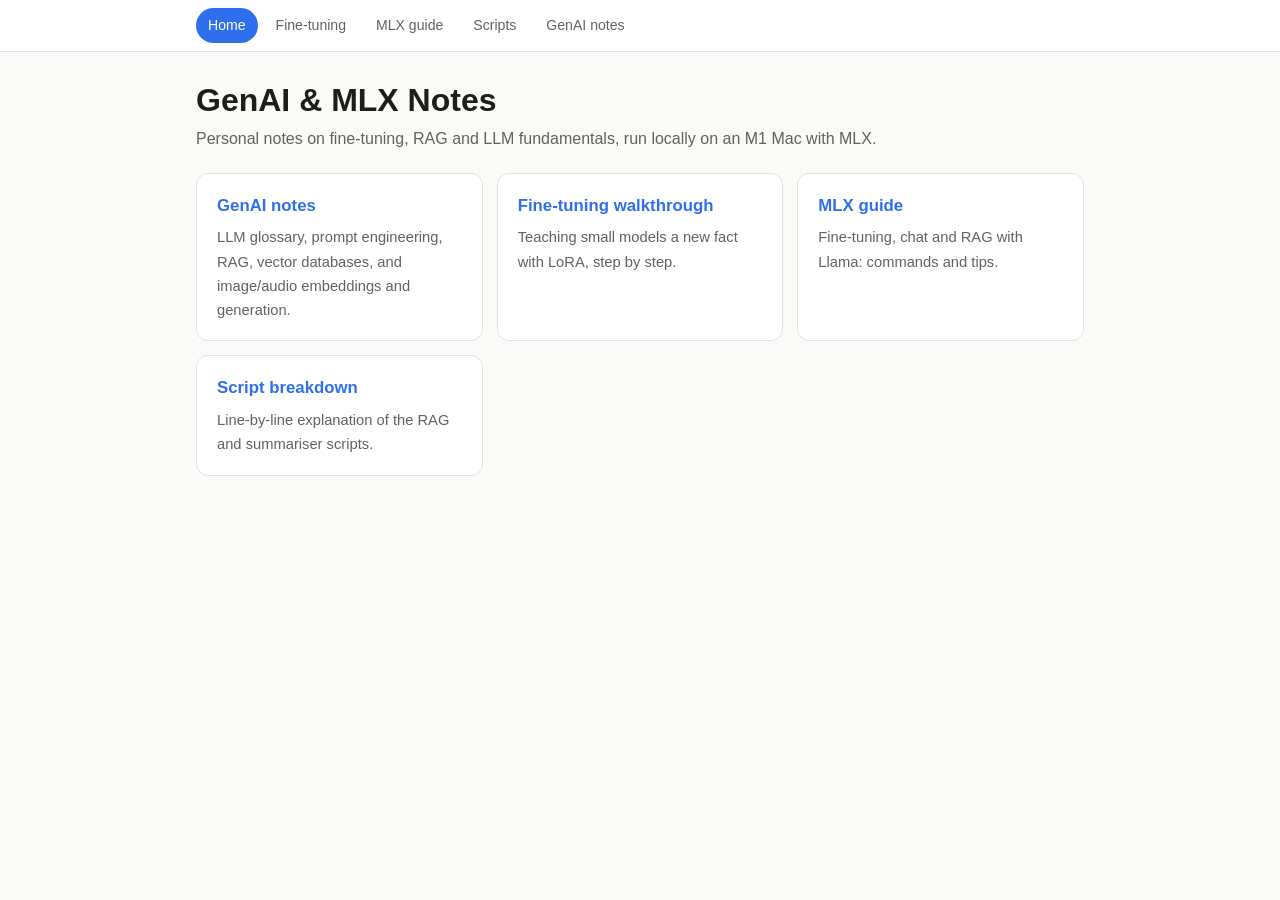
==== index.html @ 70223477 "included image,voice,clip vector embedding." ====
<!doctype html>
<html lang="en">
<head>
<meta charset="utf-8">
<meta name="viewport" content="width=device-width, initial-scale=1">
<title>GenAI &amp; MLX Notes</title>
<link rel="stylesheet" href="style.css">
</head>
<body>
<header class="sitebar"><div><a href="index.html" class="on">Home</a><a href="finetuning_walkthrough.html">Fine-tuning</a><a href="mlx-guide.html">MLX guide</a><a href="rag_explanation.html">Scripts</a><a href="genai-notes.html">GenAI notes</a></div></header>
<main>
<h1>GenAI &amp; MLX Notes</h1>
<p class="sub">Personal notes on fine-tuning, RAG and LLM fundamentals, run locally on an M1 Mac with MLX.</p>
<div class="cards">
<a class="card" href="genai-notes.html"><h3>GenAI notes</h3><p>LLM glossary, prompt engineering, RAG, vector databases, and image/audio embeddings and generation.</p></a>
<a class="card" href="finetuning_walkthrough.html"><h3>Fine-tuning walkthrough</h3><p>Teaching small models a new fact with LoRA, step by step.</p></a>
<a class="card" href="mlx-guide.html"><h3>MLX guide</h3><p>Fine-tuning, chat and RAG with Llama: commands and tips.</p></a>
<a class="card" href="rag_explanation.html"><h3>Script breakdown</h3><p>Line-by-line explanation of the RAG and summariser scripts.</p></a>
</div>
</main>
</body>
</html>
---- style.css ----
/* Shared theme for all pages. Light/dark follows the system setting. */
:root{
  --bg:#fafaf8;--fg:#1d1d1b;--mut:#62625c;--card:#fff;--bd:#e3e2dc;--acc:#2f6fed;
  --bad:#b3261e;--good:#1b7f3b;--warn:#b26a00;--warn-bg:#fff6e0;--code:#f1f0ea;
  --term:#16161a;--termfg:#e6e6e6;--cyan:#0e7490;--amber:#b26a00;--purple:#7c3aed;--emerald:#047857;
  --font-sans:-apple-system,BlinkMacSystemFont,"Segoe UI",Helvetica,Arial,sans-serif;
  --font-mono:ui-monospace,SFMono-Regular,Menlo,Consolas,monospace;
  /* aliases used by rag_explanation.html inline styles */
  --text-primary:var(--fg);--text-secondary:var(--mut);--accent-blue:var(--acc);
  --accent-cyan:var(--cyan);--accent-amber:var(--amber);--bg-card:var(--card);
}
@media (prefers-color-scheme:dark){:root{
  --bg:#141416;--fg:#ececea;--mut:#a0a09a;--card:#1d1d20;--bd:#333338;--acc:#7aa2ff;
  --bad:#ff8a80;--good:#6fd48d;--warn:#f0b34a;--warn-bg:#2d2819;--code:#26262a;--term:#0c0c0e;
  --cyan:#22d3ee;--amber:#fbbf24;--purple:#a78bfa;--emerald:#34d399;
}}
*{box-sizing:border-box}
html{-webkit-text-size-adjust:100%}
body{margin:0;background:var(--bg);color:var(--fg);font:16px/1.65 var(--font-sans);overflow-wrap:break-word}

/* ---------- site bar ---------- */
.sitebar{position:sticky;top:0;z-index:10;background:var(--card);border-bottom:1px solid var(--bd)}
.sitebar div{max-width:920px;margin:0 auto;padding:8px 16px;display:flex;gap:6px;overflow-x:auto;-webkit-overflow-scrolling:touch}
.sitebar a{flex:none;padding:6px 12px;border-radius:999px;color:var(--mut);text-decoration:none;font-size:.88rem;white-space:nowrap}
.sitebar a:hover{color:var(--acc)}
.sitebar a.on{background:var(--acc);color:#fff}
@media (prefers-color-scheme:dark){.sitebar a.on{color:#111}}

/* ---------- layout ---------- */
main,.wrap,.container{max-width:920px;margin:0 auto;padding:28px 16px 72px}
header .container{padding-top:28px;padding-bottom:0}
header{margin-bottom:0}
h1{font-size:clamp(1.5rem,5vw,2rem);line-height:1.25;margin:0 0 6px}
h2{font-size:1.3rem;margin:44px 0 12px;padding-top:10px;border-top:1px solid var(--bd)}
h3{font-size:1.05rem;margin:24px 0 8px}
p{margin:.6em 0}
p.sub,.sub,.subtitle,.muted{color:var(--mut)}
.sub,.subtitle,p.sub{margin:0 0 20px}
a{color:var(--acc)}
ul,ol{padding-left:1.3em}
li{margin:.2em 0}
img{max-width:100%;height:auto}

/* ---------- inline + block code ---------- */
code{background:var(--code);padding:1px 6px;border-radius:4px;font:.88em var(--font-mono)}
pre{background:var(--term);color:var(--termfg);padding:14px 16px;border-radius:8px;overflow-x:auto;font:13px/1.55 var(--font-mono);margin:10px 0;-webkit-overflow-scrolling:touch}
pre code{background:none;padding:0;color:inherit}

/* ---------- navigation chips / toc ---------- */
nav{display:flex;flex-wrap:wrap;gap:8px;margin:16px 0 24px}
nav a{padding:5px 12px;border:1px solid var(--bd);border-radius:999px;color:var(--fg);text-decoration:none;font-size:.88rem;background:var(--card)}
nav a:hover{border-color:var(--acc);color:var(--acc)}
.toc{background:var(--card);border:1px solid var(--bd);border-radius:10px;padding:14px 18px;margin:18px 0}
.toc a{text-decoration:none}
.toc ul{margin:.4em 0 0;padding-left:1.2em}

/* ---------- cards, callouts ---------- */
.card,section,.arch-card{background:var(--card);border:1px solid var(--bd);border-radius:12px;padding:18px 20px;margin:16px 0}
section>h2:first-child{margin-top:0;border-top:0;padding-top:0;color:var(--acc)}
.note,.warn{border-left:4px solid var(--acc);background:var(--code);padding:8px 14px;border-radius:0 8px 8px 0;margin:14px 0;font-size:.95rem}
.warn,.note.warn{border-left-color:var(--warn);background:var(--warn-bg)}
.grid{display:grid;grid-template-columns:1fr 1fr;gap:12px}
.q{color:var(--mut);font-size:.85rem;margin-bottom:4px}
.out{font-style:italic}
.tag{display:inline-block;font-size:.75rem;font-weight:600;padding:1px 8px;border-radius:999px;margin-bottom:6px}
.tag.bad{background:color-mix(in srgb,var(--bad) 18%,transparent);color:var(--bad)}
.tag.good{background:color-mix(in srgb,var(--good) 18%,transparent);color:var(--good)}
.tag.neu{background:color-mix(in srgb,var(--acc) 18%,transparent);color:var(--acc)}
.flow{display:flex;flex-wrap:wrap;gap:6px;align-items:center;margin:12px 0}
.flow span{background:var(--card);border:1px solid var(--bd);padding:6px 12px;border-radius:8px;font-size:.9rem}
.flow i{color:var(--mut);font-style:normal}
dt{font-weight:600;margin-top:12px}
dd{margin:2px 0 0}

/* ---------- tables (scroll sideways on narrow screens) ---------- */
table{border-collapse:collapse;width:100%;font-size:.92rem;display:block;overflow-x:auto;-webkit-overflow-scrolling:touch;margin:12px 0}
th,td{border:1px solid var(--bd);padding:7px 10px;text-align:left;vertical-align:top}
th{background:var(--code)}
.comp-table th,.comp-table td{min-width:120px}

/* ---------- rag_explanation components ---------- */
header .badge-group,.badge-group{display:flex;flex-wrap:wrap;gap:8px;margin-bottom:12px}
.badge{font-size:.72rem;font-weight:600;letter-spacing:.04em;text-transform:uppercase;padding:3px 10px;border-radius:999px;color:var(--acc);background:color-mix(in srgb,var(--acc) 14%,transparent)}
.badge.purple{color:var(--purple);background:color-mix(in srgb,var(--purple) 14%,transparent)}
.badge.emerald{color:var(--emerald);background:color-mix(in srgb,var(--emerald) 14%,transparent)}
.badge.amber{color:var(--amber);background:color-mix(in srgb,var(--amber) 14%,transparent)}
.nav-tabs{display:flex;gap:4px;border-bottom:1px solid var(--bd);margin:20px 0 24px;overflow-x:auto;-webkit-overflow-scrolling:touch}
.tab-btn{flex:none;background:none;border:0;border-bottom:2px solid transparent;color:var(--mut);padding:10px 14px;font:500 .92rem var(--font-sans);cursor:pointer;white-space:nowrap}
.tab-btn:hover{color:var(--fg)}
.tab-btn.active{color:var(--acc);border-bottom-color:var(--acc)}
.tab-panel{display:none}
.tab-panel.active{display:block}
.arch-card h2{border:0;padding:0;margin:0 0 12px;font-size:1.2rem}
.pipeline-grid{display:grid;grid-template-columns:repeat(auto-fit,minmax(220px,1fr));gap:12px;margin-top:16px}
.pipeline-step{background:var(--code);border:1px solid var(--bd);border-radius:10px;padding:14px}
.step-number{font:600 .72rem var(--font-mono);color:var(--cyan);margin-bottom:4px}
.pipeline-step h3{margin:0 0 6px;font-size:.95rem}
.pipeline-step p{font-size:.88rem;color:var(--mut);margin:0}
.explanation-grid{display:grid;grid-template-columns:1fr 1fr;gap:20px;align-items:start}
.code-container{background:var(--term);border:1px solid var(--bd);border-radius:12px;overflow:hidden;position:sticky;top:56px;max-height:calc(100vh - 72px);display:flex;flex-direction:column;min-width:0}
.code-header{background:#1c1c21;color:#e6e6e6;padding:10px 14px;display:flex;justify-content:space-between;align-items:center;gap:8px}
.file-name{font:.85rem var(--font-mono);display:flex;align-items:center;gap:8px}
.file-icon{width:10px;height:10px;border-radius:50%;background:var(--acc);flex:none}
.copy-btn{background:#2a2a30;border:1px solid #3a3a42;color:#cfcfd4;font:.78rem var(--font-sans);padding:5px 10px;border-radius:6px;cursor:pointer}
.copy-btn:hover{background:#3a3a42}
.code-body{overflow:auto;padding:14px;font:.85rem/1.6 var(--font-mono);color:#e6e6e6}
.code-body pre{margin:0;padding:0;background:none}
.code-body code.hljs,.code-body .hljs{background:none;padding:0}
.line-list{display:flex;flex-direction:column;gap:10px;min-width:0}
.line-card{background:var(--card);border:1px solid var(--bd);border-radius:10px;padding:14px}
.line-card:hover{border-color:var(--acc)}
.line-card-header{display:flex;justify-content:space-between;align-items:center;margin-bottom:8px}
.line-badge{font:600 .75rem var(--font-mono);background:color-mix(in srgb,var(--acc) 15%,transparent);color:var(--acc);padding:2px 8px;border-radius:4px}
.code-snippet{font:.82rem var(--font-mono);background:var(--term);color:var(--termfg);padding:8px 12px;border-radius:6px;margin-bottom:10px;white-space:pre-wrap;word-break:break-word}
.explanation-text{font-size:.92rem;color:var(--mut);line-height:1.55}
.explanation-text strong{color:var(--fg)}

/* ---------- index page ---------- */
.cards{display:grid;grid-template-columns:repeat(auto-fit,minmax(260px,1fr));gap:14px;margin-top:20px}
.cards a.card{display:block;text-decoration:none;color:var(--fg);margin:0}
.cards a.card:hover{border-color:var(--acc)}
.cards h3{margin:0 0 6px;color:var(--acc)}
.cards p{margin:0;color:var(--mut);font-size:.92rem}

/* ---------- mobile ---------- */
@media (max-width:1024px){
  .explanation-grid{grid-template-columns:1fr}
  .code-container{position:static;max-height:none}
  .code-body{max-height:70vh}
}
@media (max-width:700px){
  body{font-size:15.5px}
  main,.wrap,.container{padding:20px 14px 56px}
  .grid{grid-template-columns:1fr}
  section,.card,.arch-card{padding:14px 14px;border-radius:10px}
  h2{margin-top:32px}
  pre{font-size:12px;padding:12px}
  .flow span{font-size:.82rem;padding:5px 9px}
}
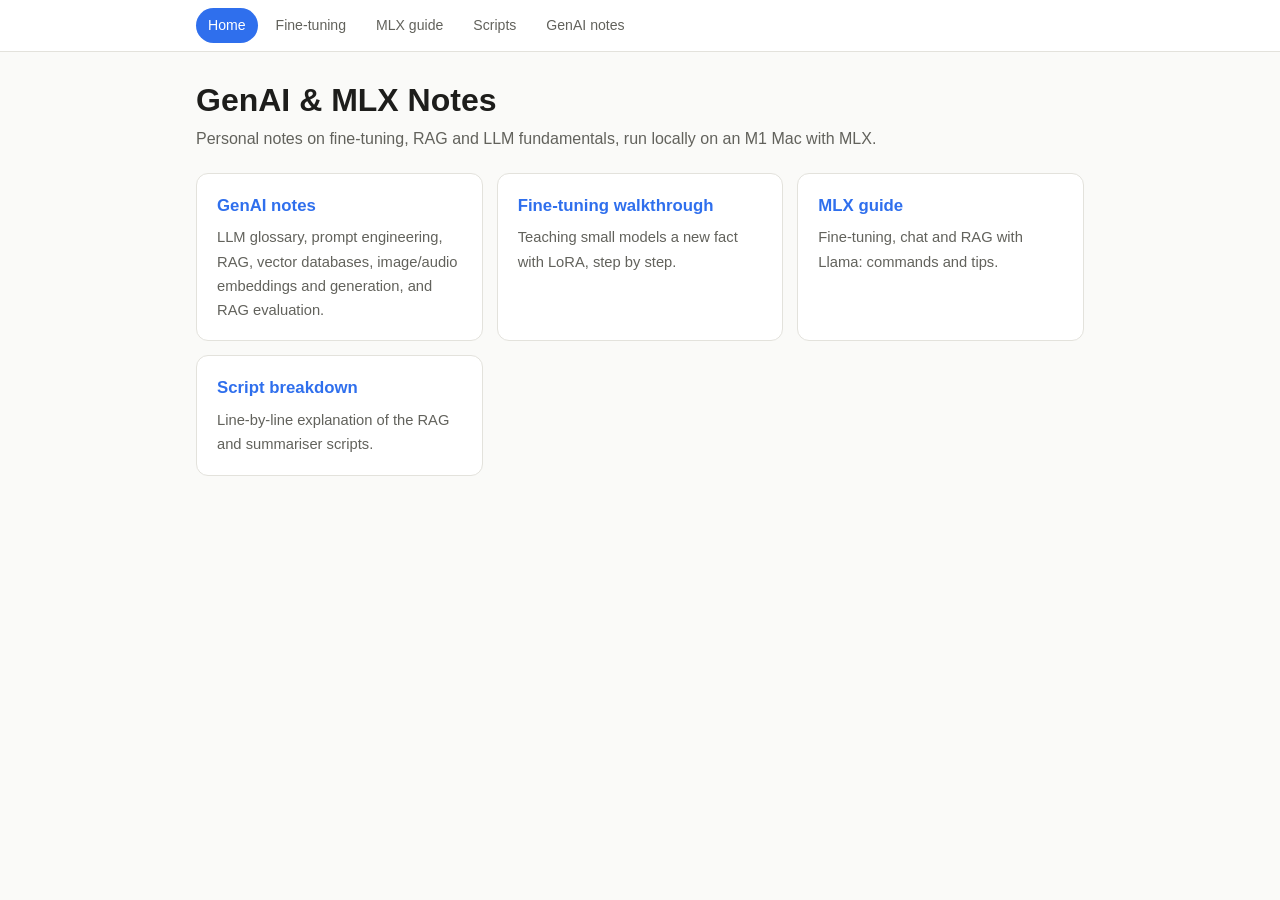
==== commit 583dcee5: "Add multimodal embeddings and RAG evaluation notes" ====
--- a/index.html
+++ b/index.html
@@ -12,7 +12,7 @@
 <h1>GenAI &amp; MLX Notes</h1>
 <p class="sub">Personal notes on fine-tuning, RAG and LLM fundamentals, run locally on an M1 Mac with MLX.</p>
 <div class="cards">
-<a class="card" href="genai-notes.html"><h3>GenAI notes</h3><p>LLM glossary, prompt engineering, RAG, vector databases, and image/audio embeddings and generation.</p></a>
+<a class="card" href="genai-notes.html"><h3>GenAI notes</h3><p>LLM glossary, prompt engineering, RAG, vector databases, image/audio embeddings and generation, and RAG evaluation.</p></a>
 <a class="card" href="finetuning_walkthrough.html"><h3>Fine-tuning walkthrough</h3><p>Teaching small models a new fact with LoRA, step by step.</p></a>
 <a class="card" href="mlx-guide.html"><h3>MLX guide</h3><p>Fine-tuning, chat and RAG with Llama: commands and tips.</p></a>
 <a class="card" href="rag_explanation.html"><h3>Script breakdown</h3><p>Line-by-line explanation of the RAG and summariser scripts.</p></a>
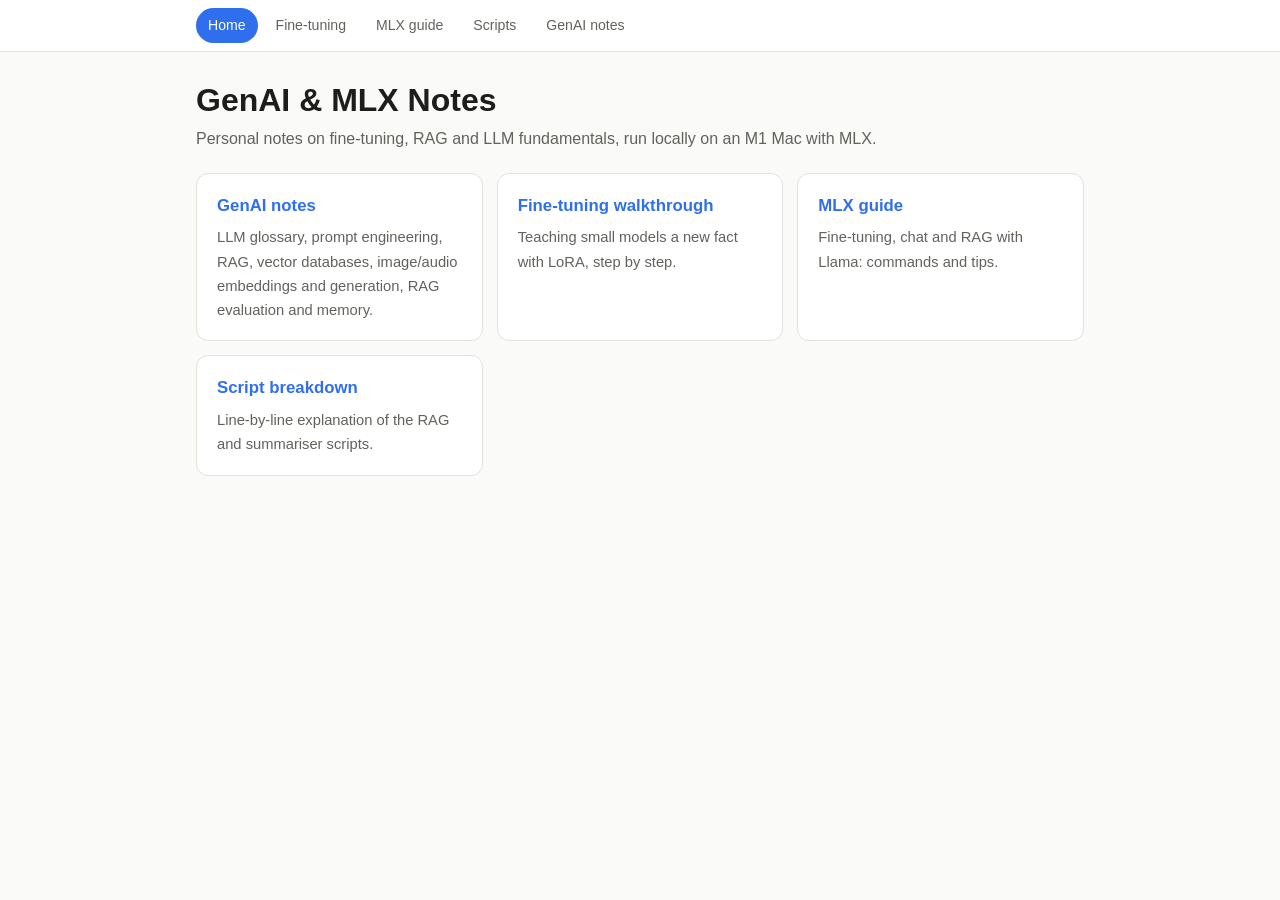
==== commit 1c1e482d: "Added Add LLM memory notes." ====
--- a/index.html
+++ b/index.html
@@ -12,7 +12,7 @@
 <h1>GenAI &amp; MLX Notes</h1>
 <p class="sub">Personal notes on fine-tuning, RAG and LLM fundamentals, run locally on an M1 Mac with MLX.</p>
 <div class="cards">
-<a class="card" href="genai-notes.html"><h3>GenAI notes</h3><p>LLM glossary, prompt engineering, RAG, vector databases, image/audio embeddings and generation, and RAG evaluation.</p></a>
+<a class="card" href="genai-notes.html"><h3>GenAI notes</h3><p>LLM glossary, prompt engineering, RAG, vector databases, image/audio embeddings and generation, RAG evaluation and memory.</p></a>
 <a class="card" href="finetuning_walkthrough.html"><h3>Fine-tuning walkthrough</h3><p>Teaching small models a new fact with LoRA, step by step.</p></a>
 <a class="card" href="mlx-guide.html"><h3>MLX guide</h3><p>Fine-tuning, chat and RAG with Llama: commands and tips.</p></a>
 <a class="card" href="rag_explanation.html"><h3>Script breakdown</h3><p>Line-by-line explanation of the RAG and summariser scripts.</p></a>
--- a/style.css
+++ b/style.css
@@ -33,6 +33,7 @@
 h1{font-size:clamp(1.5rem,5vw,2rem);line-height:1.25;margin:0 0 6px}
 h2{font-size:1.3rem;margin:44px 0 12px;padding-top:10px;border-top:1px solid var(--bd)}
 h3{font-size:1.05rem;margin:24px 0 8px}
+h4{font-size:.98rem;margin:20px 0 6px}
 p{margin:.6em 0}
 p.sub,.sub,.subtitle,.muted{color:var(--mut)}
 .sub,.subtitle,p.sub{margin:0 0 20px}
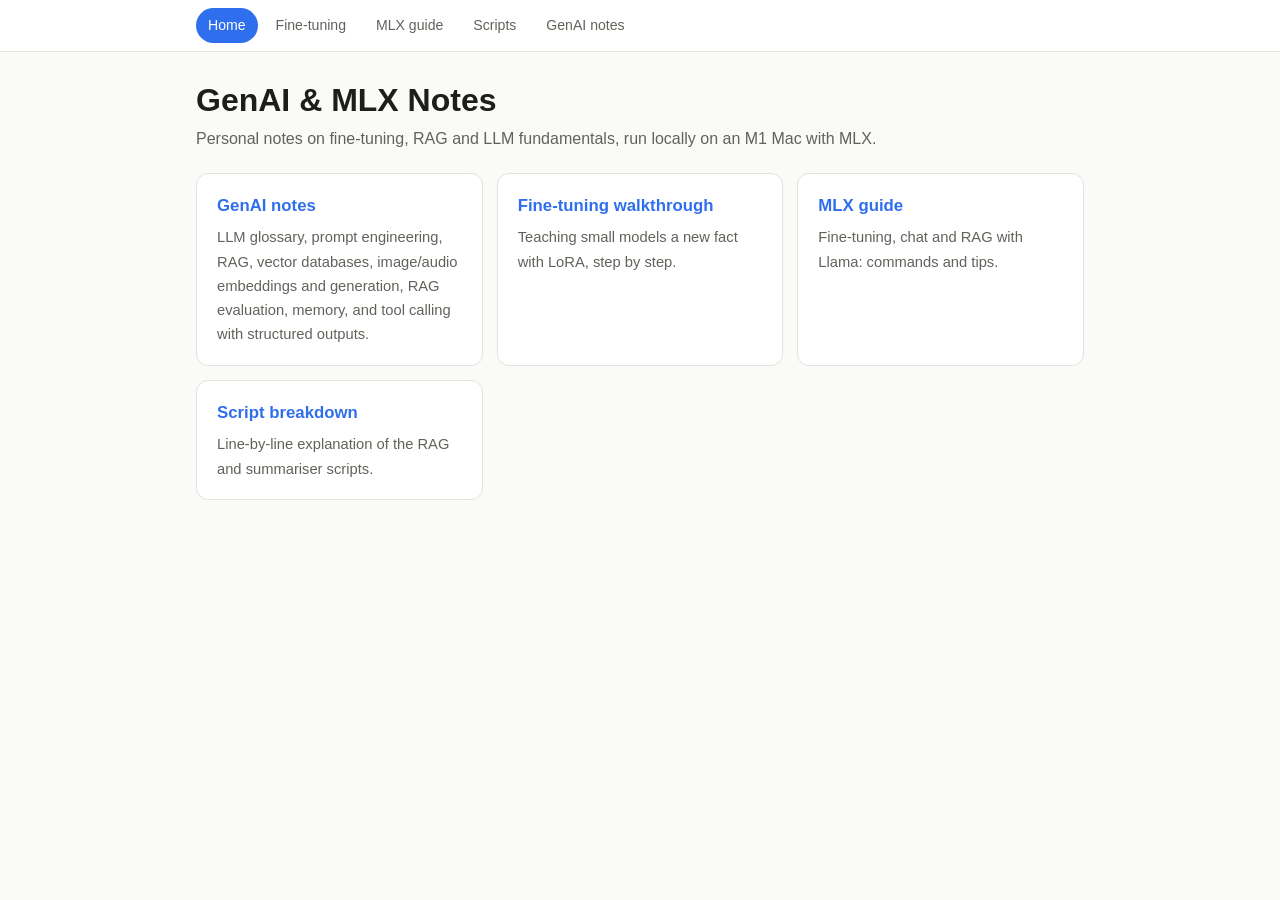
==== commit 93537a0a: "Added tool calling and structuring ouputs." ====
--- a/index.html
+++ b/index.html
@@ -12,7 +12,7 @@
 <h1>GenAI &amp; MLX Notes</h1>
 <p class="sub">Personal notes on fine-tuning, RAG and LLM fundamentals, run locally on an M1 Mac with MLX.</p>
 <div class="cards">
-<a class="card" href="genai-notes.html"><h3>GenAI notes</h3><p>LLM glossary, prompt engineering, RAG, vector databases, image/audio embeddings and generation, RAG evaluation and memory.</p></a>
+<a class="card" href="genai-notes.html"><h3>GenAI notes</h3><p>LLM glossary, prompt engineering, RAG, vector databases, image/audio embeddings and generation, RAG evaluation, memory, and tool calling with structured outputs.</p></a>
 <a class="card" href="finetuning_walkthrough.html"><h3>Fine-tuning walkthrough</h3><p>Teaching small models a new fact with LoRA, step by step.</p></a>
 <a class="card" href="mlx-guide.html"><h3>MLX guide</h3><p>Fine-tuning, chat and RAG with Llama: commands and tips.</p></a>
 <a class="card" href="rag_explanation.html"><h3>Script breakdown</h3><p>Line-by-line explanation of the RAG and summariser scripts.</p></a>
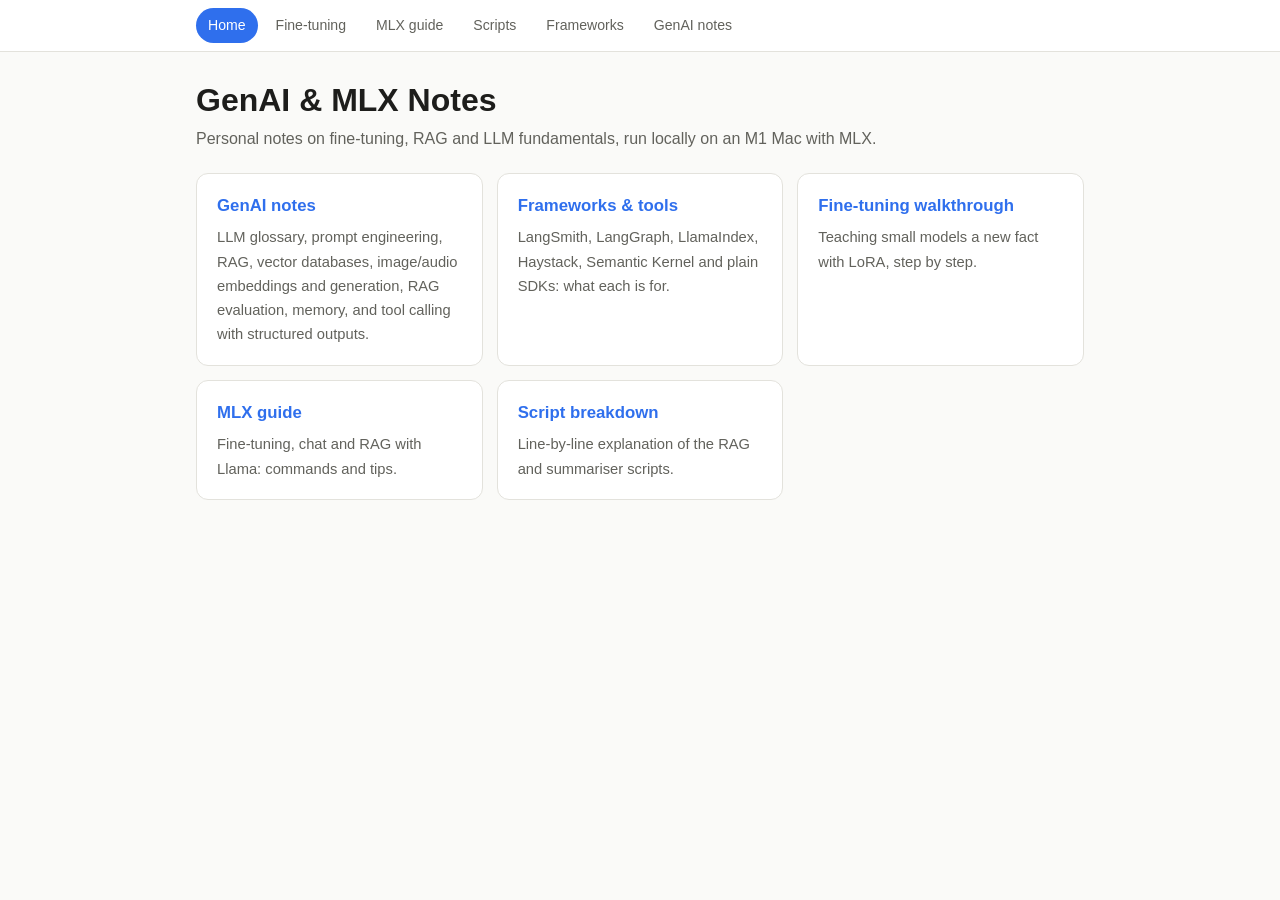
==== commit fac64960: "Add frameworks and tools page and summary" ====
--- a/index.html
+++ b/index.html
@@ -7,12 +7,13 @@
 <link rel="stylesheet" href="style.css">
 </head>
 <body>
-<header class="sitebar"><div><a href="index.html" class="on">Home</a><a href="finetuning_walkthrough.html">Fine-tuning</a><a href="mlx-guide.html">MLX guide</a><a href="rag_explanation.html">Scripts</a><a href="genai-notes.html">GenAI notes</a></div></header>
+<header class="sitebar"><div><a href="index.html" class="on">Home</a><a href="finetuning_walkthrough.html">Fine-tuning</a><a href="mlx-guide.html">MLX guide</a><a href="rag_explanation.html">Scripts</a><a href="frameworks.html">Frameworks</a><a href="genai-notes.html">GenAI notes</a></div></header>
 <main>
 <h1>GenAI &amp; MLX Notes</h1>
 <p class="sub">Personal notes on fine-tuning, RAG and LLM fundamentals, run locally on an M1 Mac with MLX.</p>
 <div class="cards">
 <a class="card" href="genai-notes.html"><h3>GenAI notes</h3><p>LLM glossary, prompt engineering, RAG, vector databases, image/audio embeddings and generation, RAG evaluation, memory, and tool calling with structured outputs.</p></a>
+<a class="card" href="frameworks.html"><h3>Frameworks &amp; tools</h3><p>LangSmith, LangGraph, LlamaIndex, Haystack, Semantic Kernel and plain SDKs: what each is for.</p></a>
 <a class="card" href="finetuning_walkthrough.html"><h3>Fine-tuning walkthrough</h3><p>Teaching small models a new fact with LoRA, step by step.</p></a>
 <a class="card" href="mlx-guide.html"><h3>MLX guide</h3><p>Fine-tuning, chat and RAG with Llama: commands and tips.</p></a>
 <a class="card" href="rag_explanation.html"><h3>Script breakdown</h3><p>Line-by-line explanation of the RAG and summariser scripts.</p></a>
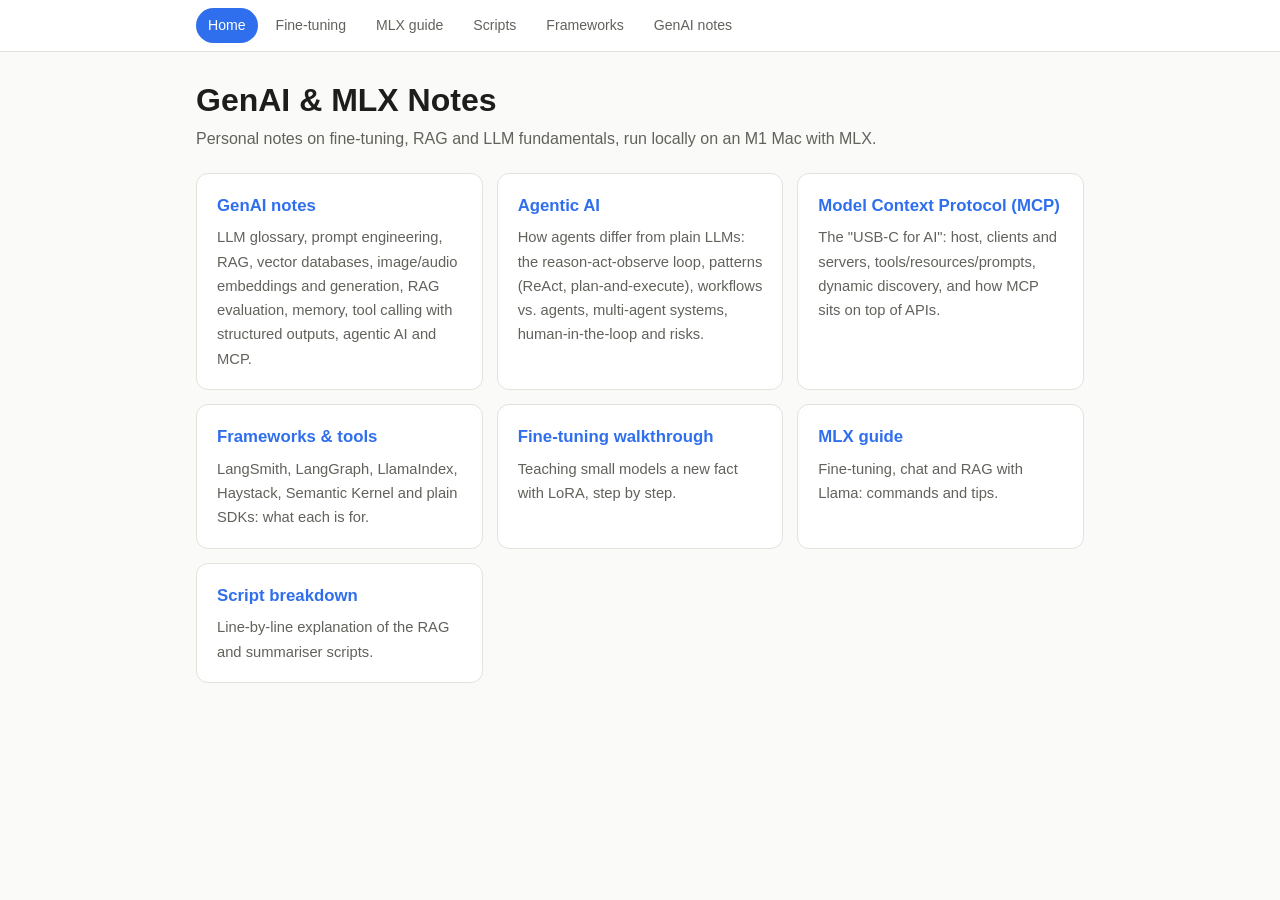
==== commit 0f230785: "added notes about harnesses." ====
--- a/index.html
+++ b/index.html
@@ -4,6 +4,7 @@
 <meta charset="utf-8">
 <meta name="viewport" content="width=device-width, initial-scale=1">
 <title>GenAI &amp; MLX Notes</title>
+<link rel="icon" type="image/svg+xml" href="favicon.svg">
 <link rel="stylesheet" href="style.css">
 </head>
 <body>
@@ -12,7 +13,9 @@
 <h1>GenAI &amp; MLX Notes</h1>
 <p class="sub">Personal notes on fine-tuning, RAG and LLM fundamentals, run locally on an M1 Mac with MLX.</p>
 <div class="cards">
-<a class="card" href="genai-notes.html"><h3>GenAI notes</h3><p>LLM glossary, prompt engineering, RAG, vector databases, image/audio embeddings and generation, RAG evaluation, memory, and tool calling with structured outputs.</p></a>
+<a class="card" href="genai-notes.html"><h3>GenAI notes</h3><p>LLM glossary, prompt engineering, RAG, vector databases, image/audio embeddings and generation, RAG evaluation, memory, tool calling with structured outputs, agentic AI and MCP.</p></a>
+<a class="card" href="genai-notes.html#t10"><h3>Agentic AI</h3><p>How agents differ from plain LLMs: the reason-act-observe loop, patterns (ReAct, plan-and-execute), workflows vs. agents, multi-agent systems, human-in-the-loop and risks.</p></a>
+<a class="card" href="genai-notes.html#t11"><h3>Model Context Protocol (MCP)</h3><p>The "USB-C for AI": host, clients and servers, tools/resources/prompts, dynamic discovery, and how MCP sits on top of APIs.</p></a>
 <a class="card" href="frameworks.html"><h3>Frameworks &amp; tools</h3><p>LangSmith, LangGraph, LlamaIndex, Haystack, Semantic Kernel and plain SDKs: what each is for.</p></a>
 <a class="card" href="finetuning_walkthrough.html"><h3>Fine-tuning walkthrough</h3><p>Teaching small models a new fact with LoRA, step by step.</p></a>
 <a class="card" href="mlx-guide.html"><h3>MLX guide</h3><p>Fine-tuning, chat and RAG with Llama: commands and tips.</p></a>
--- a/style.css
+++ b/style.css
@@ -138,3 +138,49 @@
   pre{font-size:12px;padding:12px}
   .flow span{font-size:.82rem;padding:5px 9px}
 }
+
+/* ---------- sidebar TOC (opt in: <body class="has-toc"> + toc.js) ---------- */
+.has-toc [id]{scroll-margin-top:68px}
+html:has(.has-toc){scroll-behavior:smooth}
+.toc-side{position:fixed;z-index:20;top:56px;bottom:0;right:0;width:272px;overflow-y:auto;padding:14px 16px 28px 12px;background:var(--card);border-left:1px solid var(--bd);font-size:.88rem;-webkit-overflow-scrolling:touch}
+.toc-filter{width:100%;padding:7px 10px;border:1px solid var(--bd);border-radius:8px;background:var(--bg);color:var(--fg);font:inherit}
+.toc-filter:focus{outline:2px solid var(--acc);outline-offset:1px}
+.toc-tools{display:flex;gap:6px;margin:8px 0 6px}
+.toc-tools button{flex:1;padding:4px 6px;border:1px solid var(--bd);border-radius:6px;background:none;color:var(--mut);font:inherit;font-size:.78rem;cursor:pointer}
+.toc-tools button:hover{color:var(--acc);border-color:var(--acc)}
+.toc-list,.toc-list ul{list-style:none;margin:0;padding:0}
+.toc-list a{display:block;padding:4px 8px;border-radius:6px;color:var(--fg);text-decoration:none;line-height:1.35}
+.toc-list a:hover{background:var(--code)}
+.toc-list a.on{background:color-mix(in srgb,var(--acc) 15%,transparent);color:var(--acc);font-weight:600}
+.toc-sec>a{font-weight:600;margin-top:4px}
+.toc-sec>ul{display:none;margin:2px 0 6px 10px;border-left:1px solid var(--bd)}
+.toc-sec>ul a{padding:3px 8px;color:var(--mut);font-size:.84rem}
+.toc-sec.open>ul,.toc-side.filtering .toc-sec>ul{display:block}
+.toc-list li[hidden]{display:none}
+.toc-toggle,.toc-scrim{display:none}
+.to-top{position:fixed;right:16px;bottom:16px;z-index:15;padding:7px 12px;border:1px solid var(--bd);border-radius:999px;background:var(--card);color:var(--fg);font-size:.85rem;text-decoration:none;box-shadow:0 2px 8px rgba(0,0,0,.12)}
+.to-top:hover{border-color:var(--acc);color:var(--acc)}
+.fold-h{cursor:pointer}
+.fold-h::after{content:"▾";float:right;color:var(--mut);font-size:.9em}
+section.collapsed>.fold-h::after{content:"▸"}
+section.collapsed>*:not(h2){display:none}
+section.collapsed>h2{margin-bottom:0}
+@media (min-width:1100px){
+  .has-toc main,.has-toc .wrap,.has-toc .sitebar div{margin-right:296px;margin-left:auto}
+}
+@media (min-width:1440px){
+  .has-toc main,.has-toc .wrap,.has-toc .sitebar div{margin-right:calc(272px + (100vw - 272px - 920px) / 2)}
+}
+@media (max-width:1099px){
+  .to-top{right:auto;left:16px}
+  .toc-side{transform:translateX(100%);transition:transform .2s;width:min(300px,86vw);box-shadow:-4px 0 16px rgba(0,0,0,.2)}
+  .toc-open .toc-side{transform:none}
+  .toc-scrim{position:fixed;inset:0;z-index:19;background:rgba(0,0,0,.35)}
+  .toc-open .toc-scrim{display:block}
+  .toc-toggle{display:block;position:fixed;right:16px;bottom:16px;z-index:21;padding:8px 14px;border:0;border-radius:999px;background:var(--acc);color:#fff;font:600 .88rem var(--font-sans);box-shadow:0 2px 10px rgba(0,0,0,.25);cursor:pointer}
+  @media (prefers-color-scheme:dark){.toc-toggle{color:#111}}
+}
+@media print{.toc-side,.toc-toggle,.toc-scrim,.to-top{display:none}.has-toc main,.has-toc .wrap{margin:0 auto}}
+
+details{margin:12px 0}
+summary{cursor:pointer;color:var(--acc);font-weight:600;padding:4px 0}
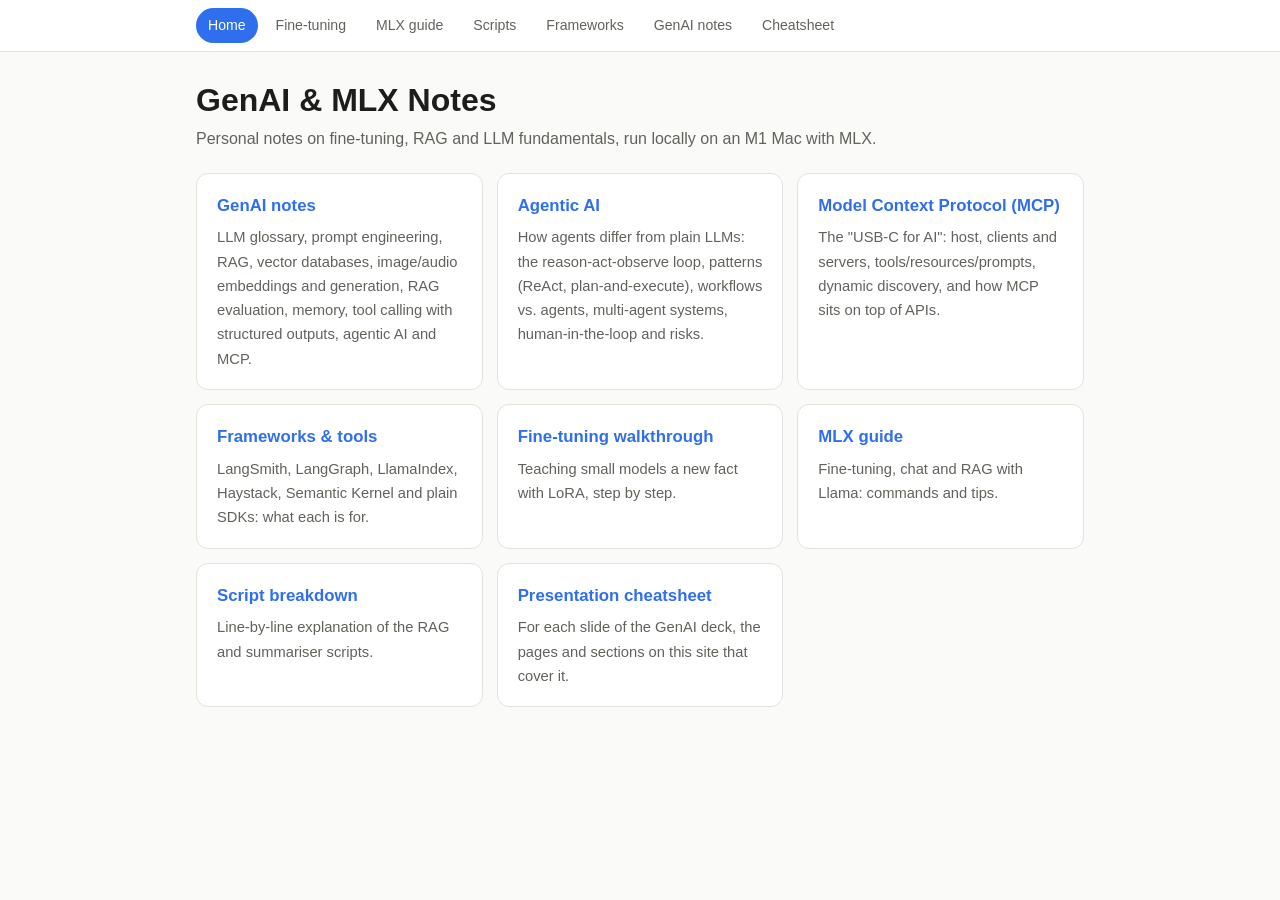
==== commit e0b4b592: "added a cheatsheet for ppt." ====
--- a/index.html
+++ b/index.html
@@ -8,7 +8,7 @@
 <link rel="stylesheet" href="style.css">
 </head>
 <body>
-<header class="sitebar"><div><a href="index.html" class="on">Home</a><a href="finetuning_walkthrough.html">Fine-tuning</a><a href="mlx-guide.html">MLX guide</a><a href="rag_explanation.html">Scripts</a><a href="frameworks.html">Frameworks</a><a href="genai-notes.html">GenAI notes</a></div></header>
+<header class="sitebar"><div><a href="index.html" class="on">Home</a><a href="finetuning_walkthrough.html">Fine-tuning</a><a href="mlx-guide.html">MLX guide</a><a href="rag_explanation.html">Scripts</a><a href="frameworks.html">Frameworks</a><a href="genai-notes.html">GenAI notes</a><a href="cheatsheet.html">Cheatsheet</a></div></header>
 <main>
 <h1>GenAI &amp; MLX Notes</h1>
 <p class="sub">Personal notes on fine-tuning, RAG and LLM fundamentals, run locally on an M1 Mac with MLX.</p>
@@ -20,6 +20,7 @@
 <a class="card" href="finetuning_walkthrough.html"><h3>Fine-tuning walkthrough</h3><p>Teaching small models a new fact with LoRA, step by step.</p></a>
 <a class="card" href="mlx-guide.html"><h3>MLX guide</h3><p>Fine-tuning, chat and RAG with Llama: commands and tips.</p></a>
 <a class="card" href="rag_explanation.html"><h3>Script breakdown</h3><p>Line-by-line explanation of the RAG and summariser scripts.</p></a>
+<a class="card" href="cheatsheet.html"><h3>Presentation cheatsheet</h3><p>For each slide of the GenAI deck, the pages and sections on this site that cover it.</p></a>
 </div>
 </main>
 </body>
